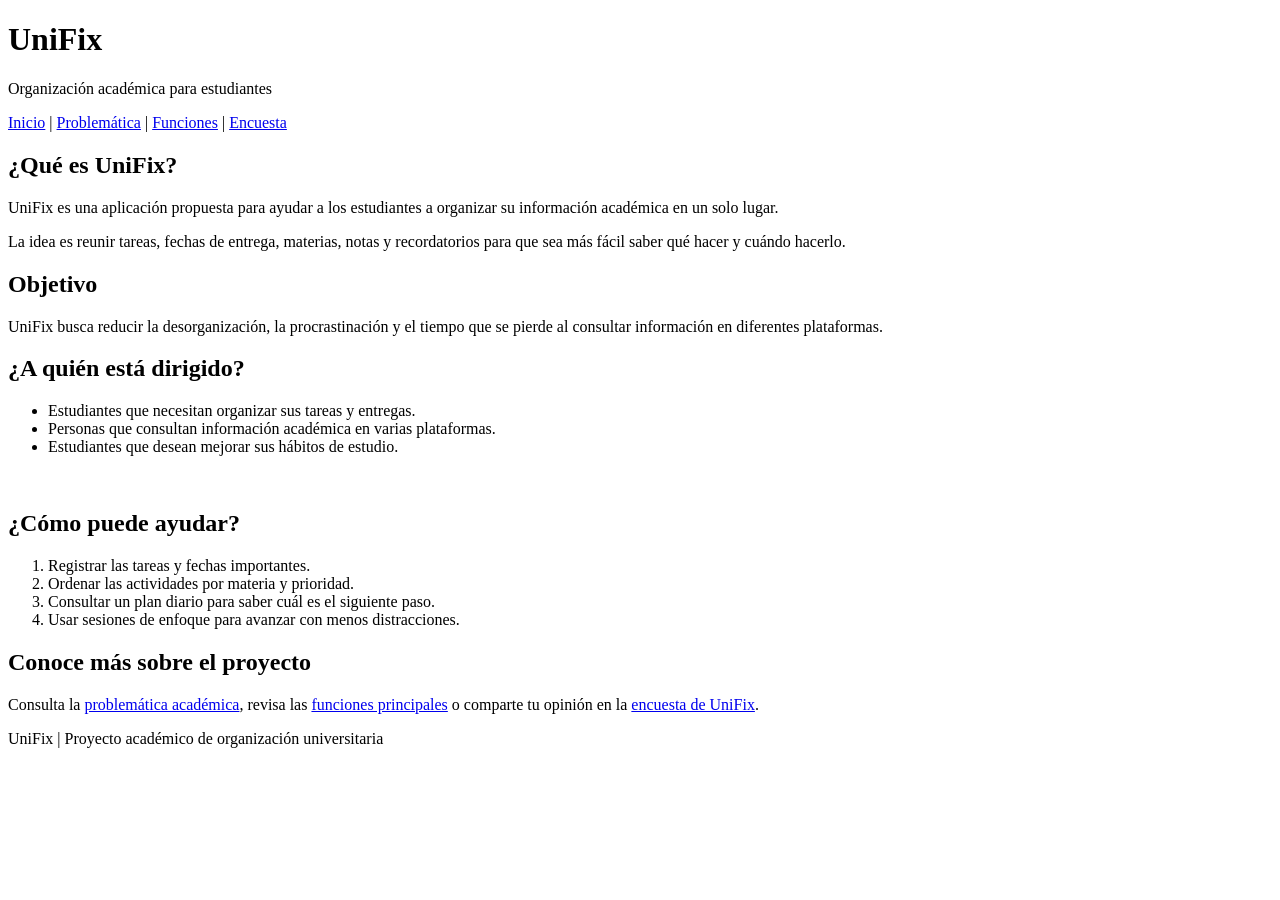
==== index.html @ 27b22ccb "Push" ====
<!DOCTYPE html>
<html lang="es">
<head>
    <meta charset="UTF-8">
    <meta name="viewport" content="width=device-width, initial-scale=1.0">
    <meta name="description" content="Información general sobre UniFix, una propuesta para organizar la vida académica.">
    <title>UniFix | Inicio</title>
</head>
<body>
    <header>
        <h1>UniFix</h1>
        <p>Organización académica para estudiantes</p>
    </header>

    <nav aria-label="Navegación principal">
        <a href="index.html">Inicio</a> |
        <a href="problematica.html">Problemática</a> |
        <a href="funciones.html">Funciones</a> |
        <a href="encuesta.html">Encuesta</a>
    </nav>

    <main>
        <h2>¿Qué es UniFix?</h2>
        <p>UniFix es una aplicación propuesta para ayudar a los estudiantes a organizar su información académica en un solo lugar.</p>
        <p>La idea es reunir tareas, fechas de entrega, materias, notas y recordatorios para que sea más fácil saber qué hacer y cuándo hacerlo.</p>



        <h2>Objetivo</h2>
        <p>UniFix busca reducir la desorganización, la procrastinación y el tiempo que se pierde al consultar información en diferentes plataformas.</p>

        <h2>¿A quién está dirigido?</h2>
        <ul>
            <li>Estudiantes que necesitan organizar sus tareas y entregas.</li>
            <li>Personas que consultan información académica en varias plataformas.</li>
            <li>Estudiantes que desean mejorar sus hábitos de estudio.</li>
        </ul>

        <img src="https://cdn.pixabay.com/photo/2021/01/30/12/06/icon-5963629_1280.png" alt="" style="width: 100px",;>

        <h2>¿Cómo puede ayudar?</h2>
        <ol>
            <li>Registrar las tareas y fechas importantes.</li>
            <li>Ordenar las actividades por materia y prioridad.</li>
            <li>Consultar un plan diario para saber cuál es el siguiente paso.</li>
            <li>Usar sesiones de enfoque para avanzar con menos distracciones.</li>
        </ol>

        <h2>Conoce más sobre el proyecto</h2>
        <p>Consulta la <a href="problematica.html">problemática académica</a>, revisa las <a href="funciones.html">funciones principales</a> o comparte tu opinión en la <a href="encuesta.html">encuesta de UniFix</a>.</p>
    </main>

    <footer>
        <p>UniFix | Proyecto académico de organización universitaria</p>
    </footer>
</body>
</html>
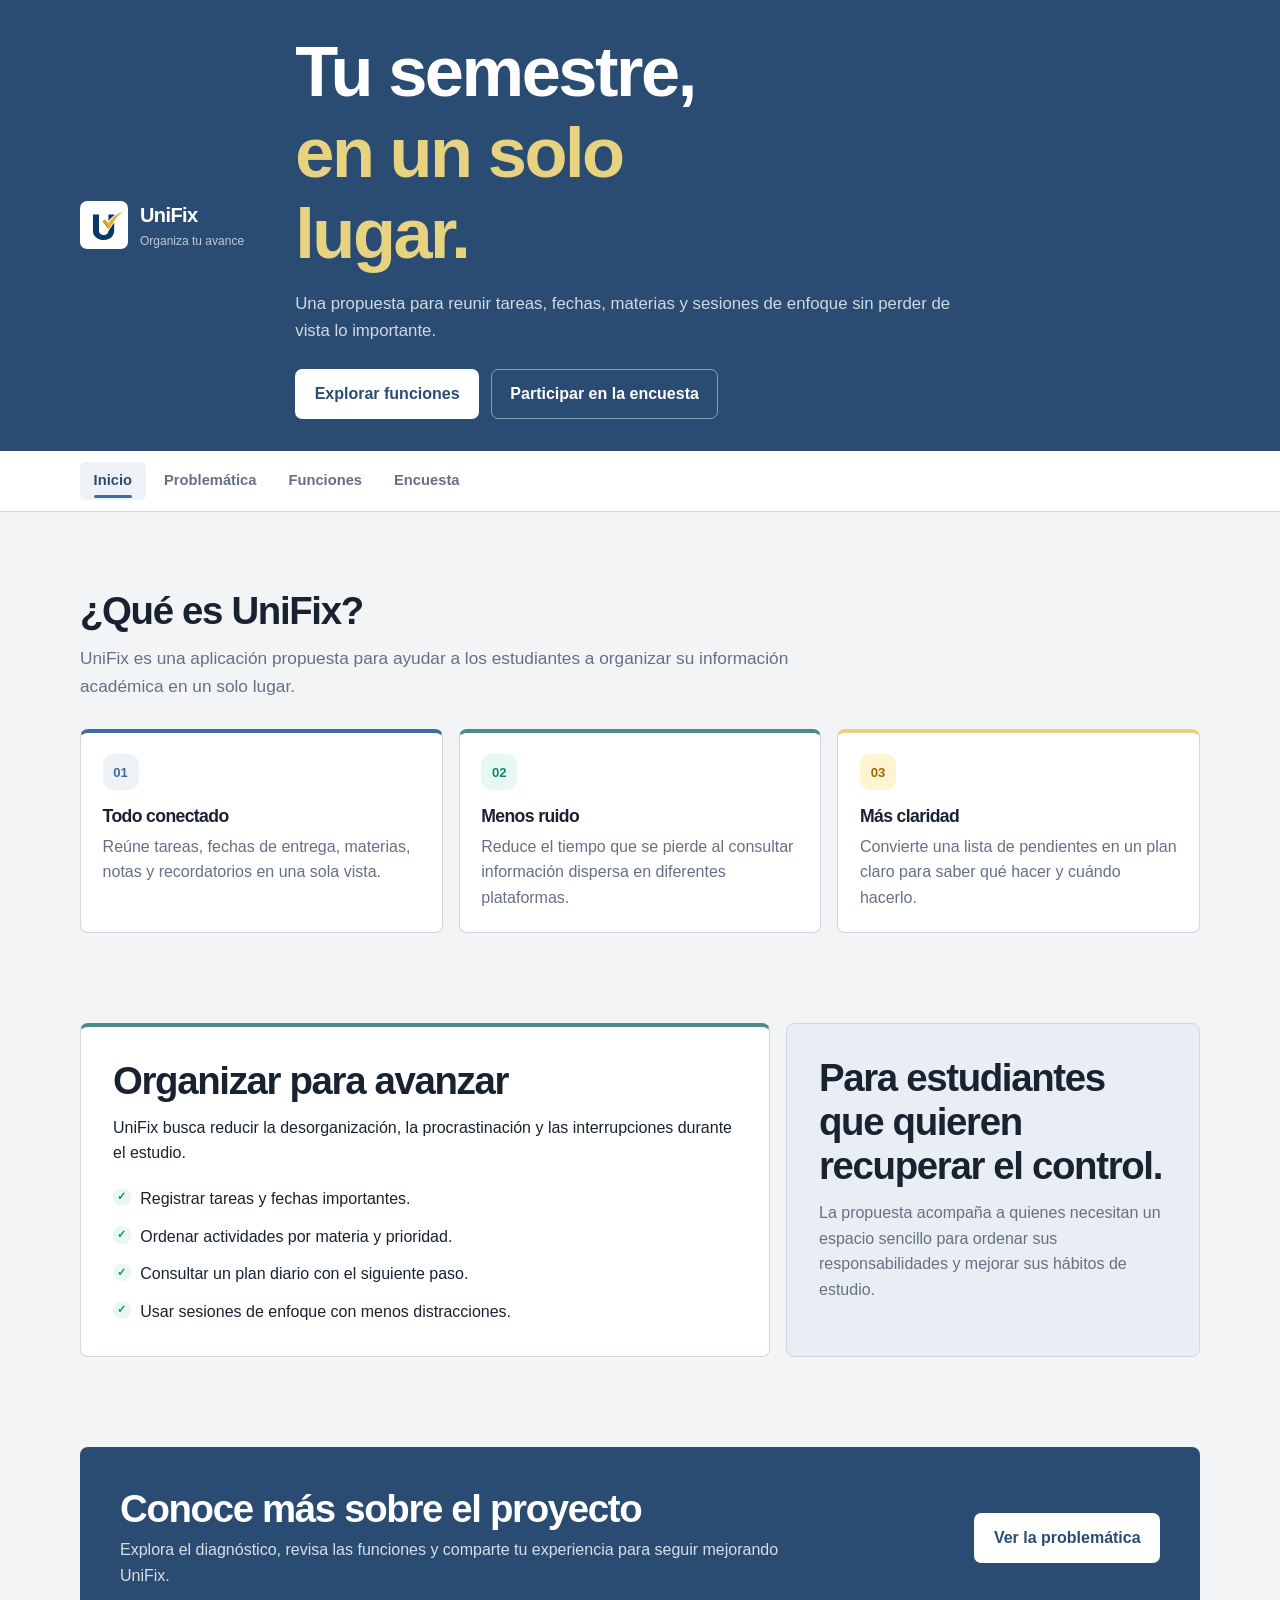
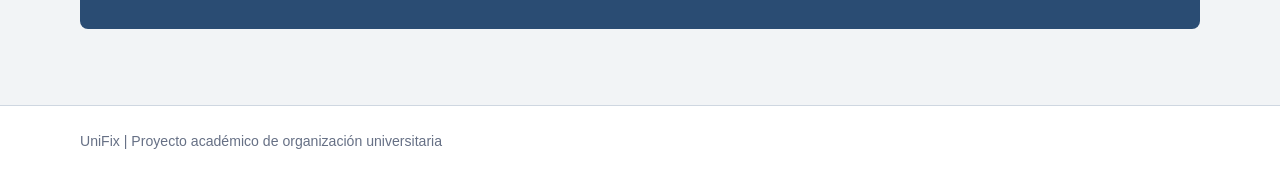
==== commit 0c202557: "feat: actualizar sitio UniFix para E2EVA" ====
--- a/index.html
+++ b/index.html
@@ -4,54 +4,102 @@
     <meta charset="UTF-8">
     <meta name="viewport" content="width=device-width, initial-scale=1.0">
     <meta name="description" content="Información general sobre UniFix, una propuesta para organizar la vida académica.">
+    <meta name="theme-color" content="#182b49">
+    <link rel="stylesheet" href="styles.css">
+    <link rel="icon" type="image/svg+xml" href="logo-unifix.svg">
     <title>UniFix | Inicio</title>
 </head>
 <body>
-    <header>
-        <h1>UniFix</h1>
-        <p>Organización académica para estudiantes</p>
+    <a class="skip-link" href="#contenido">Saltar al contenido</a>
+
+    <header class="site-header hero-header">
+        <div class="container header-inner">
+            <a class="brand" href="index.html" aria-label="UniFix, página de inicio">
+                <img class="brand-logo" src="logo-unifix.svg" alt="">
+                <span class="brand-copy">
+                    <strong>UniFix</strong>
+                    <small>Organiza tu avance</small>
+                </span>
+            </a>
+
+            <div class="header-copy">
+                <h1>Tu semestre, <span>en un solo lugar.</span></h1>
+                <p>Una propuesta para reunir tareas, fechas, materias y sesiones de enfoque sin perder de vista lo importante.</p>
+                <div class="button-row">
+                    <a class="button button-light" href="funciones.html">Explorar funciones</a>
+                    <a class="button button-quiet" href="encuesta.html">Participar en la encuesta</a>
+                </div>
+            </div>
+
+        </div>
     </header>
 
-    <nav aria-label="Navegación principal">
-        <a href="index.html">Inicio</a> |
-        <a href="problematica.html">Problemática</a> |
-        <a href="funciones.html">Funciones</a> |
-        <a href="encuesta.html">Encuesta</a>
+    <nav class="site-nav" aria-label="Navegación principal">
+        <div class="container nav-inner">
+            <a class="nav-link" href="index.html" aria-current="page">Inicio</a>
+            <a class="nav-link" href="problematica.html">Problemática</a>
+            <a class="nav-link" href="funciones.html">Funciones</a>
+            <a class="nav-link" href="encuesta.html">Encuesta</a>
+        </div>
     </nav>
 
-    <main>
-        <h2>¿Qué es UniFix?</h2>
-        <p>UniFix es una aplicación propuesta para ayudar a los estudiantes a organizar su información académica en un solo lugar.</p>
-        <p>La idea es reunir tareas, fechas de entrega, materias, notas y recordatorios para que sea más fácil saber qué hacer y cuándo hacerlo.</p>
+    <main id="contenido" class="container">
+        <section aria-labelledby="que-es">
+            <div class="section-heading">
+                <h2 id="que-es">¿Qué es UniFix?</h2>
+                <p class="lead">UniFix es una aplicación propuesta para ayudar a los estudiantes a organizar su información académica en un solo lugar.</p>
+            </div>
 
+            <div class="info-grid">
+                <article class="info-card">
+                    <span class="card-icon" aria-hidden="true">01</span>
+                    <h3>Todo conectado</h3>
+                    <p>Reúne tareas, fechas de entrega, materias, notas y recordatorios en una sola vista.</p>
+                </article>
+                <article class="info-card">
+                    <span class="card-icon" aria-hidden="true">02</span>
+                    <h3>Menos ruido</h3>
+                    <p>Reduce el tiempo que se pierde al consultar información dispersa en diferentes plataformas.</p>
+                </article>
+                <article class="info-card">
+                    <span class="card-icon" aria-hidden="true">03</span>
+                    <h3>Más claridad</h3>
+                    <p>Convierte una lista de pendientes en un plan claro para saber qué hacer y cuándo hacerlo.</p>
+                </article>
+            </div>
+        </section>
 
+        <section class="content-grid" aria-label="Objetivo y público de UniFix">
+            <article class="content-card">
+                <h2>Organizar para avanzar</h2>
+                <p>UniFix busca reducir la desorganización, la procrastinación y las interrupciones durante el estudio.</p>
+                <ul class="check-list">
+                    <li>Registrar tareas y fechas importantes.</li>
+                    <li>Ordenar actividades por materia y prioridad.</li>
+                    <li>Consultar un plan diario con el siguiente paso.</li>
+                    <li>Usar sesiones de enfoque con menos distracciones.</li>
+                </ul>
+            </article>
 
-        <h2>Objetivo</h2>
-        <p>UniFix busca reducir la desorganización, la procrastinación y el tiempo que se pierde al consultar información en diferentes plataformas.</p>
+            <aside class="quote-card">
+                <h2>Para estudiantes que quieren recuperar el control.</h2>
+                <p>La propuesta acompaña a quienes necesitan un espacio sencillo para ordenar sus responsabilidades y mejorar sus hábitos de estudio.</p>
+            </aside>
+        </section>
 
-        <h2>¿A quién está dirigido?</h2>
-        <ul>
-            <li>Estudiantes que necesitan organizar sus tareas y entregas.</li>
-            <li>Personas que consultan información académica en varias plataformas.</li>
-            <li>Estudiantes que desean mejorar sus hábitos de estudio.</li>
-        </ul>
-
-        <img src="https://cdn.pixabay.com/photo/2021/01/30/12/06/icon-5963629_1280.png" alt="" style="width: 100px",;>
-
-        <h2>¿Cómo puede ayudar?</h2>
-        <ol>
-            <li>Registrar las tareas y fechas importantes.</li>
-            <li>Ordenar las actividades por materia y prioridad.</li>
-            <li>Consultar un plan diario para saber cuál es el siguiente paso.</li>
-            <li>Usar sesiones de enfoque para avanzar con menos distracciones.</li>
-        </ol>
-
-        <h2>Conoce más sobre el proyecto</h2>
-        <p>Consulta la <a href="problematica.html">problemática académica</a>, revisa las <a href="funciones.html">funciones principales</a> o comparte tu opinión en la <a href="encuesta.html">encuesta de UniFix</a>.</p>
+        <section class="callout" aria-labelledby="conoce-mas">
+            <div>
+                <h2 id="conoce-mas">Conoce más sobre el proyecto</h2>
+                <p>Explora el diagnóstico, revisa las funciones y comparte tu experiencia para seguir mejorando UniFix.</p>
+            </div>
+            <a class="button button-light" href="problematica.html">Ver la problemática</a>
+        </section>
     </main>
 
     <footer>
-        <p>UniFix | Proyecto académico de organización universitaria</p>
+        <div class="container">
+            <p>UniFix | Proyecto académico de organización universitaria</p>
+        </div>
     </footer>
 </body>
 </html>
--- a/styles.css
+++ b/styles.css
@@ -0,0 +1,1173 @@
+:root {
+    --ink: #182230;
+    --muted: #667085;
+    --navy: #182b49;
+    --navy-deep: #101d34;
+    --blue: #3f6df6;
+    --blue-soft: #eaf0ff;
+    --teal: #16b8a6;
+    --yellow: #f7c948;
+    --cream: #f7f9fc;
+    --surface: #ffffff;
+    --line: #dce3ee;
+    --success: #16866f;
+    --shadow: 0 18px 50px rgba(25, 43, 73, 0.09);
+    --radius-lg: 1.25rem;
+    --radius-md: 0.9rem;
+    --max-width: 1120px;
+}
+
+*,
+*::before,
+*::after {
+    box-sizing: border-box;
+}
+
+html {
+    scroll-behavior: smooth;
+}
+
+body {
+    min-width: 320px;
+    margin: 0;
+    color: var(--ink);
+    background: var(--cream);
+    font-family: "Segoe UI", Roboto, Helvetica, Arial, sans-serif;
+    line-height: 1.6;
+}
+
+a {
+    color: var(--blue);
+    text-underline-offset: 0.16em;
+}
+
+a:hover {
+    color: var(--navy);
+}
+
+img,
+svg {
+    display: block;
+    max-width: 100%;
+}
+
+button,
+input,
+select,
+textarea {
+    font: inherit;
+}
+
+.container {
+    width: min(calc(100% - 2rem), var(--max-width));
+    margin-inline: auto;
+}
+
+.skip-link {
+    position: absolute;
+    z-index: 20;
+    top: 0.75rem;
+    left: 0.75rem;
+    padding: 0.7rem 1rem;
+    color: var(--navy);
+    background: var(--yellow);
+    border-radius: 0.5rem;
+    transform: translateY(-160%);
+    transition: transform 160ms ease;
+}
+
+.skip-link:focus {
+    transform: translateY(0);
+}
+
+.site-header {
+    position: relative;
+    overflow: hidden;
+    color: #ffffff;
+    background:
+        radial-gradient(circle at 90% 10%, rgba(63, 109, 246, 0.55), transparent 32%),
+        linear-gradient(135deg, var(--navy-deep), var(--navy));
+}
+
+.site-header::after {
+    position: absolute;
+    right: -8rem;
+    bottom: -12rem;
+    width: 27rem;
+    height: 27rem;
+    content: "";
+    background: rgba(22, 184, 166, 0.12);
+    border-radius: 50%;
+}
+
+.header-inner {
+    position: relative;
+    z-index: 1;
+    display: grid;
+    grid-template-columns: minmax(11rem, 0.75fr) minmax(0, 1.7fr) minmax(13rem, 0.9fr);
+    gap: clamp(1.5rem, 4vw, 4rem);
+    align-items: center;
+    padding-block: clamp(2.5rem, 7vw, 5.5rem);
+}
+
+.page-header .header-inner {
+    grid-template-columns: auto minmax(0, 1fr) auto;
+    padding-block: clamp(2.25rem, 5vw, 3.75rem);
+}
+
+.brand {
+    display: inline-flex;
+    gap: 0.75rem;
+    align-items: center;
+    width: max-content;
+    color: #ffffff;
+    text-decoration: none;
+}
+
+.brand:hover {
+    color: #ffffff;
+}
+
+.brand-mark {
+    display: grid;
+    width: 3rem;
+    height: 3rem;
+    place-items: center;
+    color: var(--navy);
+    background: var(--yellow);
+    border-radius: 0.85rem;
+    box-shadow: 0 8px 20px rgba(0, 0, 0, 0.14);
+    font-size: 1.05rem;
+    font-weight: 800;
+    letter-spacing: -0.04em;
+}
+
+.brand-logo {
+    width: 3rem;
+    height: 3rem;
+    flex: 0 0 3rem;
+    padding: 0.28rem;
+    object-fit: contain;
+    background: #ffffff;
+    border-radius: 0.45rem;
+}
+
+.brand-copy {
+    display: grid;
+    gap: 0.05rem;
+}
+
+.brand-copy strong {
+    font-size: 1.25rem;
+    letter-spacing: -0.03em;
+}
+
+.brand-copy small {
+    color: rgba(255, 255, 255, 0.7);
+    font-size: 0.75rem;
+}
+
+.header-copy {
+    max-width: 42rem;
+}
+
+.eyebrow {
+    margin: 0 0 0.65rem;
+    color: var(--teal);
+    font-size: 0.78rem;
+    font-weight: 800;
+    letter-spacing: 0.12em;
+    text-transform: uppercase;
+}
+
+.site-header .eyebrow {
+    color: var(--yellow);
+}
+
+h1,
+h2,
+h3,
+p {
+    margin-top: 0;
+}
+
+h1,
+h2,
+h3 {
+    line-height: 1.15;
+    letter-spacing: -0.035em;
+}
+
+h1 {
+    max-width: 12ch;
+    margin-bottom: 1rem;
+    font-size: clamp(2.25rem, 5.5vw, 4.5rem);
+}
+
+.page-header h1 {
+    max-width: none;
+    margin-bottom: 0.55rem;
+    font-size: clamp(2rem, 4vw, 3.25rem);
+}
+
+h1 span {
+    color: var(--yellow);
+}
+
+.header-copy > p:not(.eyebrow) {
+    max-width: 42rem;
+    margin-bottom: 1.5rem;
+    color: rgba(255, 255, 255, 0.79);
+    font-size: 1.05rem;
+}
+
+.page-header .header-copy > p:not(.eyebrow) {
+    margin-bottom: 0;
+}
+
+.header-badge {
+    padding: 0.65rem 0.85rem;
+    color: #ffffff;
+    background: rgba(255, 255, 255, 0.1);
+    border: 1px solid rgba(255, 255, 255, 0.2);
+    border-radius: 999px;
+    font-size: 0.78rem;
+    font-weight: 700;
+    white-space: nowrap;
+}
+
+.button-row,
+.actions {
+    display: flex;
+    flex-wrap: wrap;
+    gap: 0.75rem;
+    align-items: center;
+}
+
+.button {
+    display: inline-flex;
+    min-height: 2.8rem;
+    align-items: center;
+    justify-content: center;
+    padding: 0.7rem 1.15rem;
+    border: 1px solid transparent;
+    border-radius: 0.7rem;
+    font-weight: 750;
+    text-decoration: none;
+    transition: transform 160ms ease, box-shadow 160ms ease, background-color 160ms ease;
+}
+
+.button:hover {
+    color: inherit;
+    transform: translateY(-2px);
+}
+
+.button-light {
+    color: var(--navy);
+    background: #ffffff;
+    box-shadow: 0 8px 20px rgba(0, 0, 0, 0.14);
+}
+
+.button-light:hover {
+    background: var(--yellow);
+}
+
+.button-primary {
+    color: #ffffff;
+    background: var(--blue);
+    box-shadow: 0 8px 18px rgba(63, 109, 246, 0.22);
+}
+
+.button-primary:hover {
+    color: #ffffff;
+    background: #315bd3;
+}
+
+.button-quiet {
+    color: var(--muted);
+    background: var(--surface);
+    border-color: var(--line);
+}
+
+.button-quiet:hover {
+    color: var(--ink);
+    background: var(--blue-soft);
+}
+
+.hero-visual {
+    position: relative;
+    min-height: 14rem;
+    padding: 1.1rem;
+    background: rgba(255, 255, 255, 0.1);
+    border: 1px solid rgba(255, 255, 255, 0.18);
+    border-radius: var(--radius-lg);
+    box-shadow: 0 20px 45px rgba(0, 0, 0, 0.15);
+    transform: rotate(2deg);
+}
+
+.mockup-top {
+    display: flex;
+    gap: 0.35rem;
+    margin-bottom: 1rem;
+}
+
+.mockup-top span {
+    width: 0.45rem;
+    height: 0.45rem;
+    background: rgba(255, 255, 255, 0.55);
+    border-radius: 50%;
+}
+
+.mockup-body {
+    display: grid;
+    gap: 0.65rem;
+}
+
+.mockup-title {
+    width: 58%;
+    height: 0.8rem;
+    margin-bottom: 0.35rem;
+    background: var(--yellow);
+    border-radius: 999px;
+}
+
+.mockup-task {
+    display: flex;
+    gap: 0.6rem;
+    align-items: center;
+    padding: 0.65rem;
+    background: rgba(255, 255, 255, 0.1);
+    border-radius: 0.6rem;
+}
+
+.mockup-task::before {
+    width: 0.7rem;
+    height: 0.7rem;
+    content: "";
+    background: var(--teal);
+    border-radius: 50%;
+}
+
+.mockup-task span {
+    width: 70%;
+    height: 0.45rem;
+    background: rgba(255, 255, 255, 0.65);
+    border-radius: 999px;
+}
+
+.site-nav {
+    position: sticky;
+    z-index: 10;
+    top: 0;
+    background: rgba(255, 255, 255, 0.94);
+    border-bottom: 1px solid var(--line);
+    box-shadow: 0 6px 20px rgba(25, 43, 73, 0.05);
+    backdrop-filter: blur(12px);
+}
+
+.nav-inner {
+    display: flex;
+    flex-wrap: wrap;
+    gap: 0.3rem;
+    align-items: center;
+    min-height: 3.8rem;
+}
+
+.nav-link {
+    position: relative;
+    display: inline-flex;
+    align-items: center;
+    min-height: 2.4rem;
+    padding: 0.45rem 0.85rem;
+    color: var(--muted);
+    border-radius: 0.6rem;
+    font-size: 0.92rem;
+    font-weight: 700;
+    text-decoration: none;
+}
+
+.nav-link:hover,
+.nav-link[aria-current="page"] {
+    color: var(--navy);
+    background: var(--blue-soft);
+}
+
+.nav-link[aria-current="page"]::after {
+    position: absolute;
+    right: 0.85rem;
+    bottom: 0.16rem;
+    left: 0.85rem;
+    height: 0.15rem;
+    content: "";
+    background: var(--blue);
+    border-radius: 999px;
+}
+
+main {
+    padding-block: clamp(2.6rem, 6vw, 5.5rem);
+}
+
+main > section + section {
+    margin-top: clamp(3rem, 7vw, 6rem);
+}
+
+.section-heading {
+    max-width: 48rem;
+    margin-bottom: 1.75rem;
+}
+
+.section-heading h2,
+.content-card h2,
+.quote-card h2,
+.callout h2,
+.survey-aside h2 {
+    margin-bottom: 0.75rem;
+    font-size: clamp(1.65rem, 3vw, 2.45rem);
+}
+
+.section-heading p:last-child,
+.content-card p:last-child,
+.quote-card p:last-child,
+.survey-aside p:last-child {
+    margin-bottom: 0;
+}
+
+.lead {
+    color: var(--muted);
+    font-size: 1.08rem;
+}
+
+.info-grid,
+.problem-grid,
+.stat-grid {
+    display: grid;
+    grid-template-columns: repeat(3, minmax(0, 1fr));
+    gap: 1rem;
+}
+
+.info-card,
+.problem-card,
+.stat-card,
+.feature-card,
+.content-card,
+.form-card,
+.survey-aside,
+.flow-card {
+    background: var(--surface);
+    border: 1px solid var(--line);
+    border-radius: var(--radius-md);
+    box-shadow: var(--shadow);
+}
+
+.info-card,
+.problem-card,
+.stat-card {
+    padding: 1.35rem;
+}
+
+.info-card {
+    border-top: 0.25rem solid var(--blue);
+}
+
+.info-card:nth-child(2) {
+    border-top-color: var(--teal);
+}
+
+.info-card:nth-child(3) {
+    border-top-color: var(--yellow);
+}
+
+.card-icon,
+.problem-icon {
+    display: inline-grid;
+    width: 2.25rem;
+    height: 2.25rem;
+    margin-bottom: 1rem;
+    place-items: center;
+    color: var(--blue);
+    background: var(--blue-soft);
+    border-radius: 0.65rem;
+    font-size: 0.82rem;
+    font-weight: 800;
+}
+
+.info-card:nth-child(2) .card-icon,
+.problem-card:nth-child(2) .problem-icon {
+    color: var(--success);
+    background: #e7f8f4;
+}
+
+.info-card:nth-child(3) .card-icon,
+.problem-card:nth-child(3) .problem-icon {
+    color: #9a6a00;
+    background: #fff4d1;
+}
+
+.info-card h3,
+.problem-card h3,
+.stat-card strong {
+    margin-bottom: 0.45rem;
+    font-size: 1.1rem;
+}
+
+.info-card p,
+.problem-card p,
+.stat-card span,
+.feature-card dd {
+    margin-bottom: 0;
+    color: var(--muted);
+}
+
+.content-grid,
+.form-layout {
+    display: grid;
+    grid-template-columns: minmax(0, 1.25fr) minmax(17rem, 0.75fr);
+    gap: 1rem;
+    align-items: stretch;
+}
+
+.content-card,
+.quote-card,
+.flow-card,
+.survey-aside {
+    padding: clamp(1.35rem, 3vw, 2rem);
+}
+
+.content-card,
+.flow-card {
+    border-top: 0.25rem solid var(--teal);
+}
+
+.quote-card,
+.survey-aside {
+    color: #ffffff;
+    background: linear-gradient(145deg, var(--navy), #27456f);
+    border: 0;
+    border-radius: var(--radius-lg);
+    box-shadow: var(--shadow);
+}
+
+.quote-card .eyebrow,
+.survey-aside .eyebrow {
+    color: var(--yellow);
+}
+
+.quote-card p,
+.survey-aside p {
+    color: rgba(255, 255, 255, 0.76);
+}
+
+.check-list,
+.plain-list {
+    display: grid;
+    gap: 0.75rem;
+    margin: 1.25rem 0 0;
+    padding: 0;
+    list-style: none;
+}
+
+.check-list li {
+    position: relative;
+    padding-left: 1.7rem;
+}
+
+.check-list li::before {
+    position: absolute;
+    top: 0.15rem;
+    left: 0;
+    display: grid;
+    width: 1.1rem;
+    height: 1.1rem;
+    place-items: center;
+    color: var(--success);
+    background: #e7f8f4;
+    border-radius: 50%;
+    content: "✓";
+    font-size: 0.7rem;
+    font-weight: 900;
+}
+
+.quote-card .check-list li::before,
+.survey-aside .check-list li::before {
+    color: var(--navy);
+}
+
+.callout {
+    display: flex;
+    gap: 1.5rem;
+    align-items: center;
+    justify-content: space-between;
+    padding: clamp(1.5rem, 4vw, 2.5rem);
+    color: #ffffff;
+    background: linear-gradient(135deg, var(--blue), #5d82ff);
+    border-radius: var(--radius-lg);
+    box-shadow: 0 18px 35px rgba(63, 109, 246, 0.2);
+}
+
+.callout h2 {
+    margin-bottom: 0.4rem;
+}
+
+.callout p {
+    max-width: 42rem;
+    margin-bottom: 0;
+    color: rgba(255, 255, 255, 0.82);
+}
+
+.feature-grid {
+    display: grid;
+    grid-template-columns: repeat(2, minmax(0, 1fr));
+    gap: 1rem;
+    margin: 0;
+}
+
+.feature-card {
+    display: grid;
+    grid-template-columns: auto minmax(0, 1fr);
+    gap: 0.9rem;
+    padding: 1.35rem;
+}
+
+.feature-top {
+    display: contents;
+}
+
+.feature-number {
+    display: grid;
+    width: 2.4rem;
+    height: 2.4rem;
+    place-items: center;
+    color: var(--blue);
+    background: var(--blue-soft);
+    border-radius: 0.7rem;
+    font-weight: 800;
+}
+
+.feature-card dt {
+    align-self: center;
+    font-weight: 800;
+}
+
+.feature-card dd {
+    grid-column: 2;
+    margin: -0.25rem 0 0;
+}
+
+.process-list {
+    display: grid;
+    gap: 0.9rem;
+    margin: 1.25rem 0 0;
+    padding: 0;
+    list-style: none;
+    counter-reset: process;
+}
+
+.process-list li {
+    display: grid;
+    grid-template-columns: 2rem minmax(0, 1fr);
+    gap: 0.75rem;
+    align-items: center;
+    counter-increment: process;
+}
+
+.process-list li::before {
+    display: grid;
+    width: 2rem;
+    height: 2rem;
+    place-items: center;
+    color: #ffffff;
+    background: var(--teal);
+    border-radius: 50%;
+    content: counter(process);
+    font-size: 0.8rem;
+    font-weight: 800;
+}
+
+.problem-grid {
+    grid-template-columns: repeat(4, minmax(0, 1fr));
+}
+
+.problem-card {
+    padding: 1.2rem;
+}
+
+.problem-card h3 {
+    font-size: 1rem;
+}
+
+.stats-heading {
+    margin-bottom: 1rem;
+}
+
+.stat-grid {
+    grid-template-columns: repeat(3, minmax(0, 1fr));
+    margin-bottom: 1.5rem;
+}
+
+.stat-card {
+    display: grid;
+    gap: 0.35rem;
+    border-top: 0.25rem solid var(--blue);
+}
+
+.stat-card:nth-child(2) {
+    border-top-color: var(--teal);
+}
+
+.stat-card:nth-child(3) {
+    border-top-color: var(--yellow);
+}
+
+.stat-card strong {
+    color: var(--navy);
+    font-size: clamp(1.65rem, 4vw, 2.4rem);
+}
+
+.table-wrap {
+    overflow-x: auto;
+    background: var(--surface);
+    border: 1px solid var(--line);
+    border-radius: var(--radius-md);
+    box-shadow: var(--shadow);
+}
+
+.data-table {
+    width: 100%;
+    min-width: 34rem;
+    border-collapse: collapse;
+}
+
+.data-table caption {
+    padding: 1rem 1.1rem;
+    color: var(--muted);
+    font-size: 0.9rem;
+    text-align: left;
+}
+
+.data-table th,
+.data-table td {
+    padding: 0.95rem 1.1rem;
+    border-top: 1px solid var(--line);
+    text-align: left;
+}
+
+.data-table th {
+    color: var(--navy);
+    background: var(--blue-soft);
+    font-size: 0.84rem;
+    letter-spacing: 0.04em;
+    text-transform: uppercase;
+}
+
+.data-table tbody tr:nth-child(even) {
+    background: #fbfcff;
+}
+
+.data-table td:last-child {
+    color: var(--blue);
+    font-weight: 800;
+    white-space: nowrap;
+}
+
+.response-card {
+    padding: clamp(1.35rem, 3vw, 2rem);
+    background: #e7f8f4;
+    border: 1px solid #bcebe1;
+    border-radius: var(--radius-md);
+}
+
+.response-card h2 {
+    margin-bottom: 0.7rem;
+}
+
+.response-card .check-list {
+    grid-template-columns: repeat(2, minmax(0, 1fr));
+}
+
+.form-card {
+    padding: clamp(1.25rem, 3vw, 2rem);
+}
+
+.form-heading {
+    margin-bottom: 1.5rem;
+}
+
+.form-heading h2 {
+    margin-bottom: 0.5rem;
+}
+
+.form-heading p {
+    margin-bottom: 0;
+    color: var(--muted);
+}
+
+.field-group {
+    margin: 0;
+    padding: 0;
+    border: 0;
+}
+
+.field-group legend {
+    margin-bottom: 1rem;
+    color: var(--navy);
+    font-size: 1.05rem;
+    font-weight: 800;
+}
+
+.form-grid {
+    display: grid;
+    grid-template-columns: repeat(2, minmax(0, 1fr));
+    gap: 1.1rem;
+}
+
+.field {
+    display: grid;
+    gap: 0.45rem;
+    align-content: start;
+}
+
+.field--wide {
+    grid-column: 1 / -1;
+}
+
+.field-label,
+.field > label {
+    color: var(--navy);
+    font-size: 0.92rem;
+    font-weight: 750;
+}
+
+.field input:not([type="radio"]),
+.field select,
+.field textarea {
+    width: 100%;
+    padding: 0.75rem 0.85rem;
+    color: var(--ink);
+    background: #ffffff;
+    border: 1px solid var(--line);
+    border-radius: 0.65rem;
+    outline: none;
+    transition: border-color 160ms ease, box-shadow 160ms ease;
+}
+
+.field textarea {
+    min-height: 8rem;
+    resize: vertical;
+}
+
+.field input:not([type="radio"]):focus,
+.field select:focus,
+.field textarea:focus {
+    border-color: var(--blue);
+    box-shadow: 0 0 0 0.2rem rgba(63, 109, 246, 0.15);
+}
+
+.radio-group {
+    display: flex;
+    flex-wrap: wrap;
+    gap: 0.6rem;
+}
+
+.radio-option {
+    display: inline-flex;
+    gap: 0.45rem;
+    align-items: center;
+    padding: 0.65rem 0.75rem;
+    color: var(--muted);
+    background: #fbfcff;
+    border: 1px solid var(--line);
+    border-radius: 0.6rem;
+    cursor: pointer;
+}
+
+.radio-option:has(input:checked) {
+    color: var(--navy);
+    background: var(--blue-soft);
+    border-color: var(--blue);
+}
+
+.radio-option input {
+    accent-color: var(--blue);
+}
+
+.actions {
+    margin-top: 1.4rem;
+}
+
+.survey-aside {
+    align-self: start;
+}
+
+.survey-aside .check-list {
+    margin-top: 1.5rem;
+}
+
+footer {
+    padding-block: 1.5rem;
+    color: var(--muted);
+    background: #ffffff;
+    border-top: 1px solid var(--line);
+    font-size: 0.88rem;
+}
+
+footer p {
+    margin: 0;
+}
+
+:focus-visible {
+    outline: 0.2rem solid var(--yellow);
+    outline-offset: 0.2rem;
+}
+
+::selection {
+    color: #ffffff;
+    background: var(--blue);
+}
+
+@media (max-width: 900px) {
+    .header-inner,
+    .page-header .header-inner {
+        grid-template-columns: 1fr 1.5fr;
+    }
+
+    .hero-visual,
+    .header-badge {
+        display: none;
+    }
+
+    .problem-grid {
+        grid-template-columns: repeat(2, minmax(0, 1fr));
+    }
+}
+
+@media (max-width: 700px) {
+    .container {
+        width: min(calc(100% - 1.25rem), var(--max-width));
+    }
+
+    .header-inner,
+    .page-header .header-inner,
+    .content-grid,
+    .form-layout {
+        grid-template-columns: 1fr;
+    }
+
+    .header-inner {
+        gap: 2rem;
+        padding-block: 2.5rem 3rem;
+    }
+
+    .page-header .header-inner {
+        gap: 1.25rem;
+    }
+
+    .brand {
+        order: -1;
+    }
+
+    h1 {
+        max-width: 14ch;
+    }
+
+    .info-grid,
+    .problem-grid,
+    .stat-grid,
+    .feature-grid {
+        grid-template-columns: 1fr;
+    }
+
+    .response-card .check-list {
+        grid-template-columns: 1fr;
+    }
+
+    .callout {
+        align-items: flex-start;
+        flex-direction: column;
+    }
+}
+
+@media (max-width: 520px) {
+    .nav-inner {
+        justify-content: center;
+        padding-block: 0.45rem;
+    }
+
+    .nav-link {
+        flex: 1 1 calc(50% - 0.3rem);
+        justify-content: center;
+    }
+
+    .nav-link[aria-current="page"]::after {
+        right: 1.2rem;
+        left: 1.2rem;
+    }
+
+    .form-grid {
+        grid-template-columns: 1fr;
+    }
+
+    .field--wide {
+        grid-column: auto;
+    }
+
+    .button-row,
+    .actions {
+        align-items: stretch;
+        flex-direction: column;
+    }
+
+    .button {
+        width: 100%;
+    }
+}
+
+@media (prefers-reduced-motion: reduce) {
+    html {
+        scroll-behavior: auto;
+    }
+
+    *,
+    *::before,
+    *::after {
+        transition-duration: 0.01ms !important;
+        animation-duration: 0.01ms !important;
+    }
+}
+
+/* Variante más sencilla: conserva la estructura responsive sin una apariencia tan decorativa. */
+:root {
+    --navy: #2a4c73;
+    --navy-deep: #203c5c;
+    --blue: #3f6d9e;
+    --blue-soft: #edf2f7;
+    --teal: #4d8b89;
+    --yellow: #e6d27f;
+    --cream: #f2f4f6;
+    --line: #cfd7e1;
+    --shadow: 0 2px 8px rgba(25, 43, 73, 0.07);
+    --radius-lg: 0.65rem;
+    --radius-md: 0.5rem;
+}
+
+.site-header {
+    background: var(--navy);
+}
+
+.site-header::after {
+    display: none;
+}
+
+.header-inner,
+.page-header .header-inner {
+    grid-template-columns: auto minmax(0, 1fr);
+    padding-block: 2rem;
+}
+
+.hero-header .header-inner {
+    grid-template-columns: auto minmax(0, 1fr);
+}
+
+.brand-mark {
+    width: 2.65rem;
+    height: 2.65rem;
+    border-radius: 0.45rem;
+    box-shadow: none;
+}
+
+.button {
+    border-radius: 0.45rem;
+    box-shadow: none;
+    transition: background-color 160ms ease;
+}
+
+.button:hover {
+    transform: none;
+}
+
+.button-primary {
+    background: var(--blue);
+}
+
+.button-light {
+    color: var(--navy);
+    background: #ffffff;
+}
+
+.button-quiet {
+    color: var(--muted);
+    background: transparent;
+    border-color: rgba(255, 255, 255, 0.45);
+}
+
+.hero-header .button-quiet {
+    color: #ffffff;
+}
+
+.site-nav {
+    box-shadow: none;
+    backdrop-filter: none;
+}
+
+.nav-link {
+    border-radius: 0.35rem;
+}
+
+.info-card,
+.problem-card,
+.stat-card,
+.feature-card,
+.content-card,
+.form-card,
+.flow-card,
+.survey-aside,
+.table-wrap {
+    box-shadow: none;
+}
+
+.quote-card,
+.survey-aside {
+    color: var(--ink);
+    background: #e8eef4;
+    border: 1px solid var(--line);
+    border-radius: var(--radius-md);
+    box-shadow: none;
+}
+
+.quote-card .eyebrow,
+.survey-aside .eyebrow {
+    color: var(--teal);
+}
+
+.quote-card p,
+.survey-aside p {
+    color: var(--muted);
+}
+
+.callout {
+    background: var(--navy);
+    border-radius: var(--radius-md);
+    box-shadow: none;
+}
+
+.response-card {
+    background: #e8f2f0;
+    border-radius: var(--radius-md);
+}
+
+@media (max-width: 900px) {
+    .header-inner,
+    .page-header .header-inner,
+    .hero-header .header-inner {
+        grid-template-columns: auto minmax(0, 1fr);
+    }
+}
+
+@media (max-width: 700px) {
+    .header-inner,
+    .page-header .header-inner,
+    .hero-header .header-inner,
+    .content-grid,
+    .form-layout {
+        grid-template-columns: 1fr;
+    }
+}
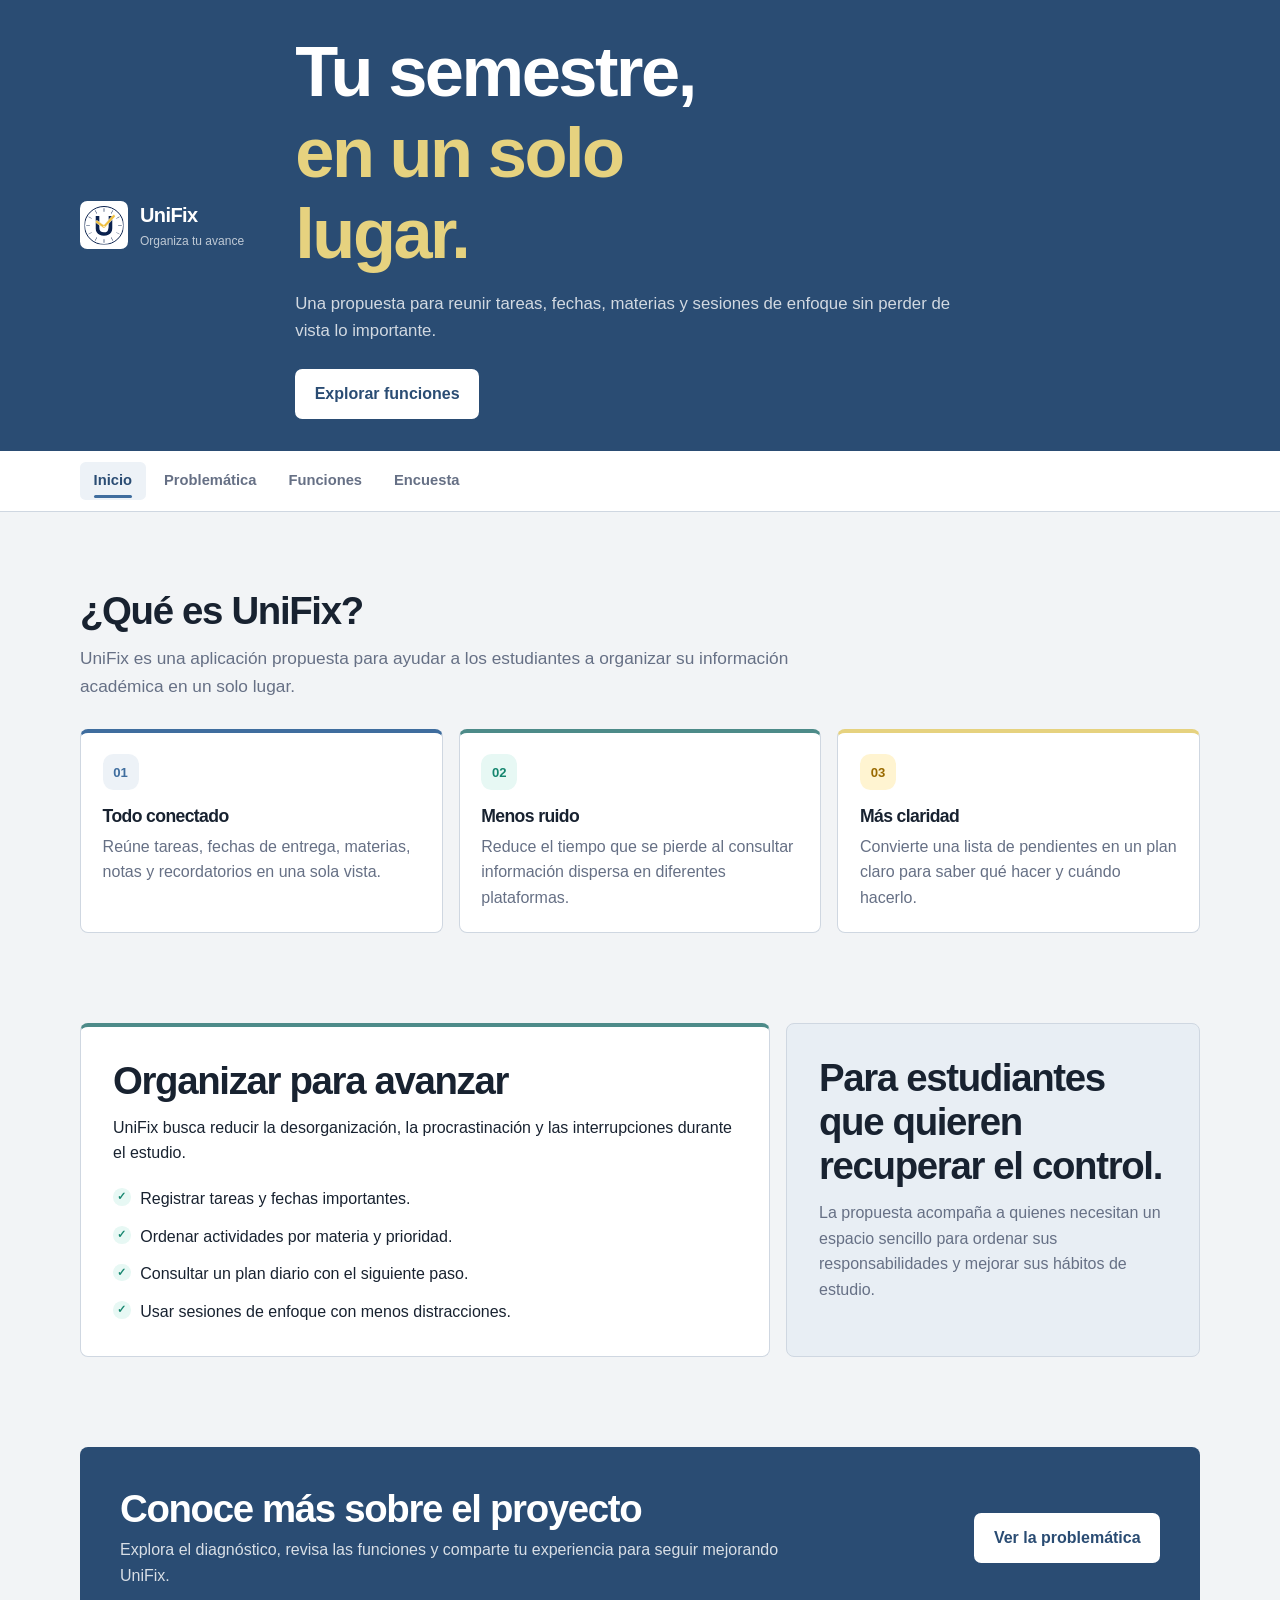
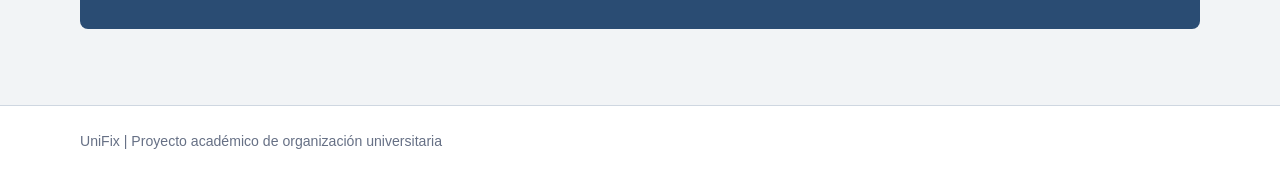
==== commit cc5c96c7: "comente el boton encuesta" ====
--- a/index.html
+++ b/index.html
@@ -27,7 +27,7 @@
                 <p>Una propuesta para reunir tareas, fechas, materias y sesiones de enfoque sin perder de vista lo importante.</p>
                 <div class="button-row">
                     <a class="button button-light" href="funciones.html">Explorar funciones</a>
-                    <a class="button button-quiet" href="encuesta.html">Participar en la encuesta</a>
+                    <!--<a class="button button-quiet" href="encuesta.html">Participar en la encuesta</a>-->
                 </div>
             </div>
 
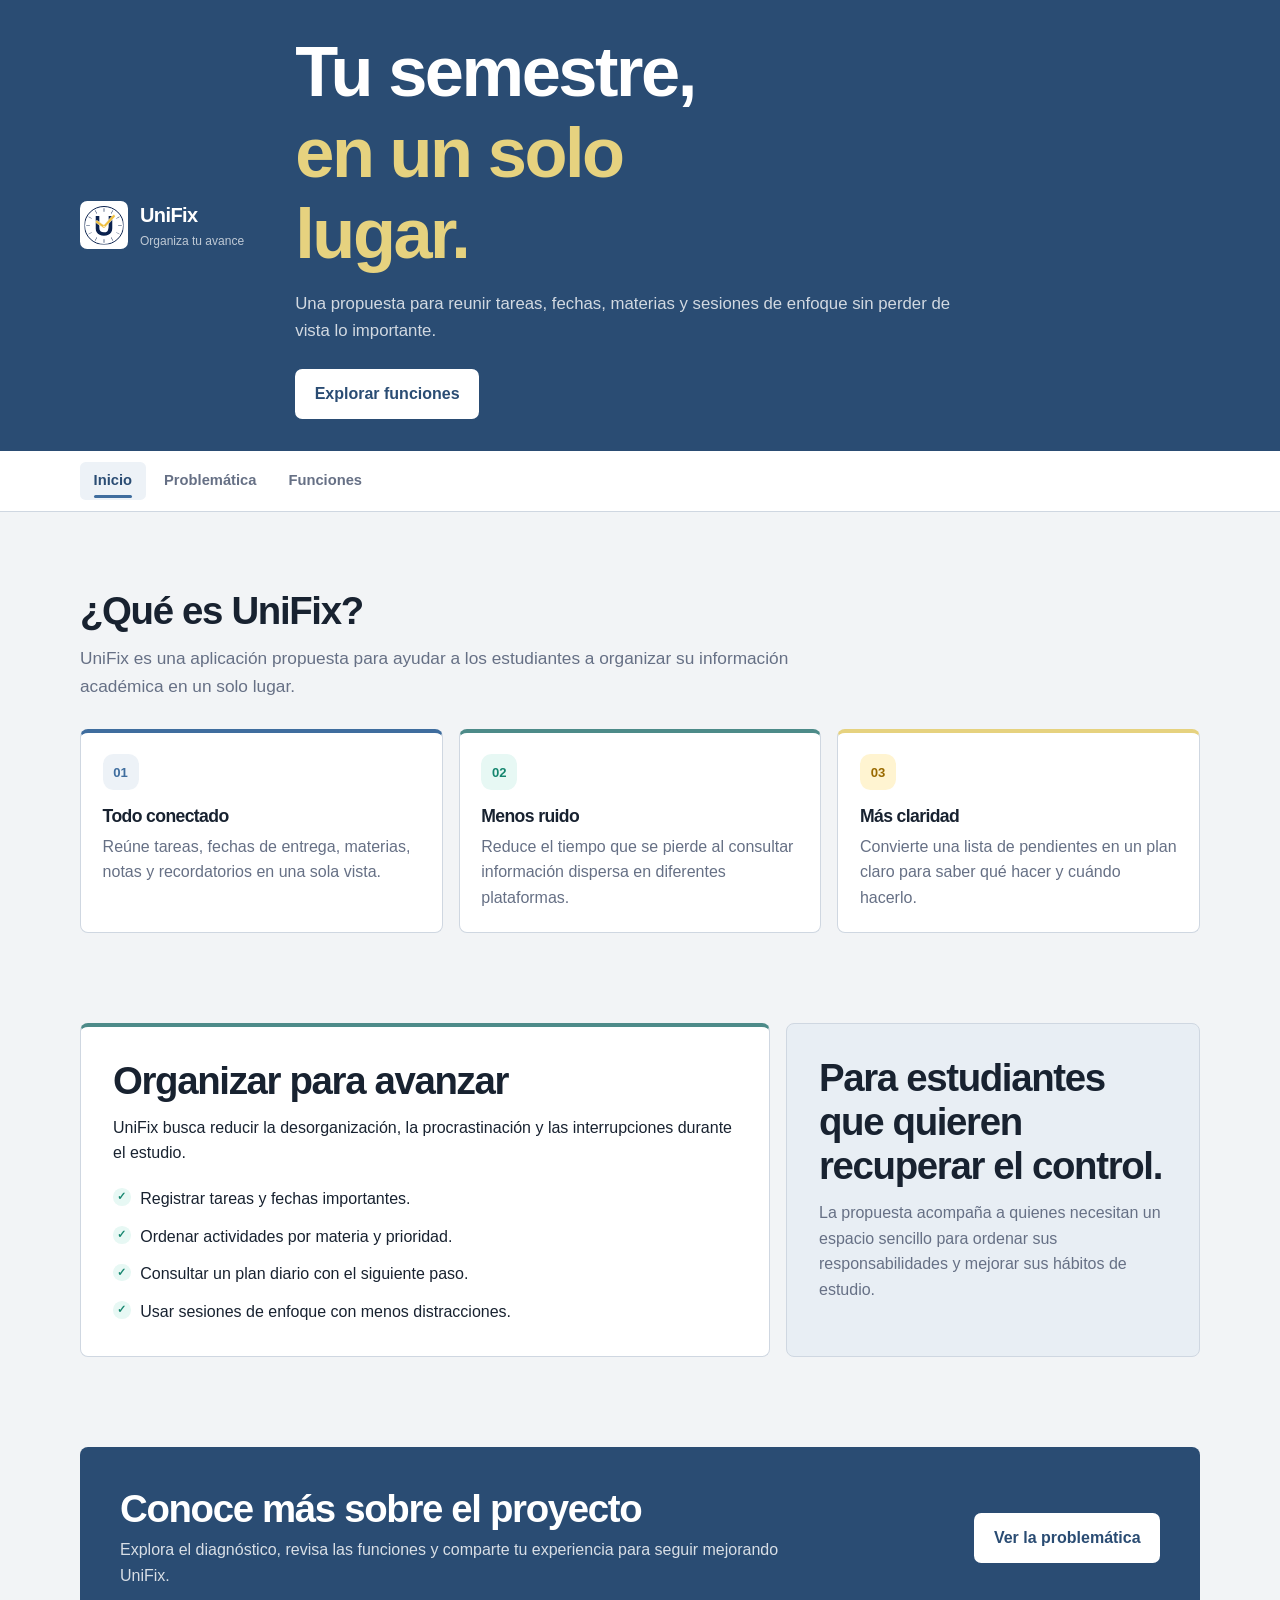
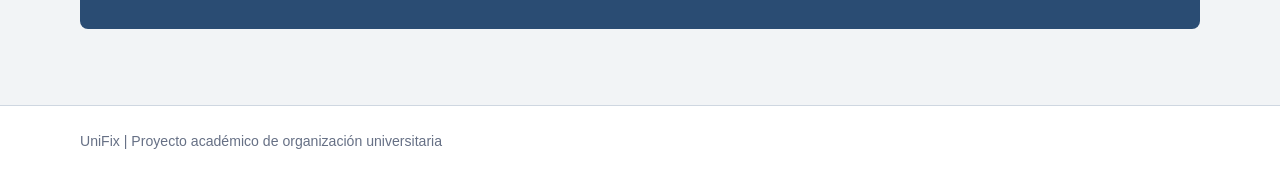
==== commit 59755e80: "Update index.html" ====
--- a/index.html
+++ b/index.html
@@ -39,7 +39,7 @@
             <a class="nav-link" href="index.html" aria-current="page">Inicio</a>
             <a class="nav-link" href="problematica.html">Problemática</a>
             <a class="nav-link" href="funciones.html">Funciones</a>
-            <a class="nav-link" href="encuesta.html">Encuesta</a>
+            <!--<a class="nav-link" href="encuesta.html">Encuesta</a>-->
         </div>
     </nav>
 
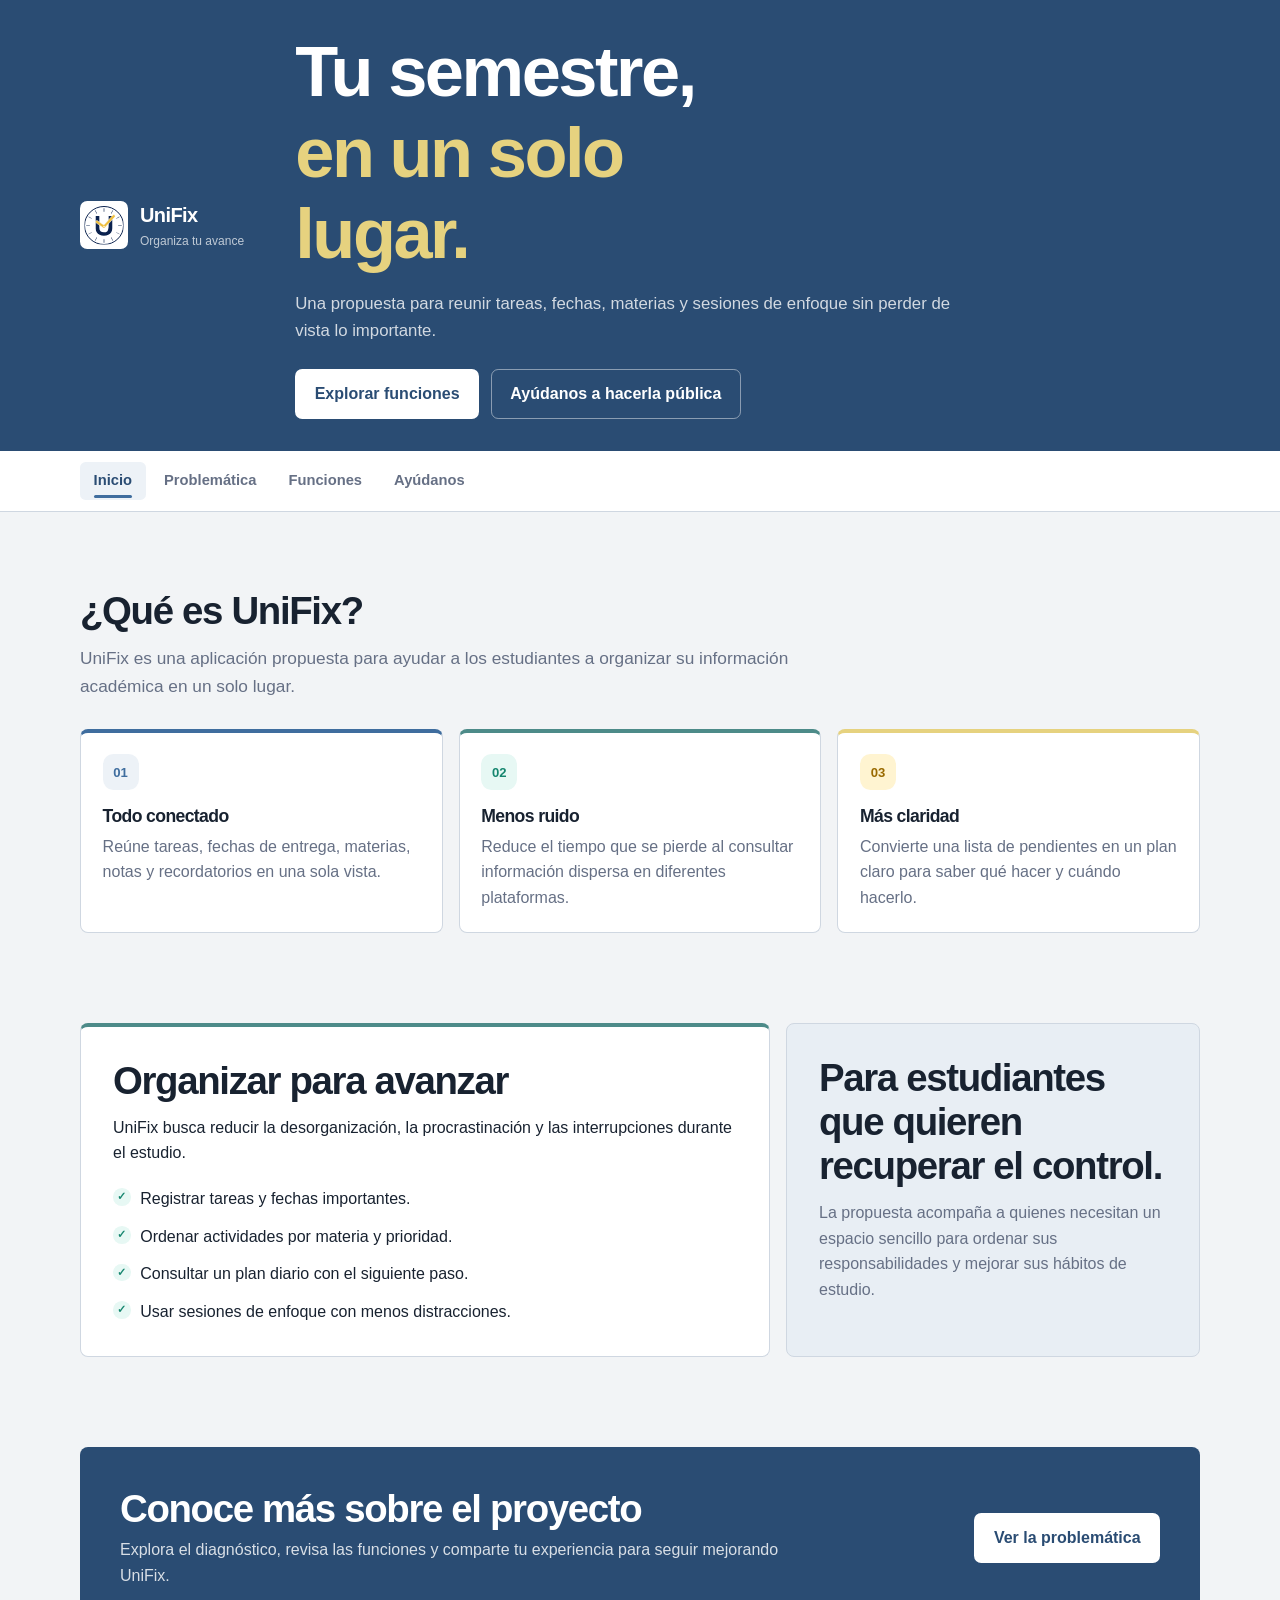
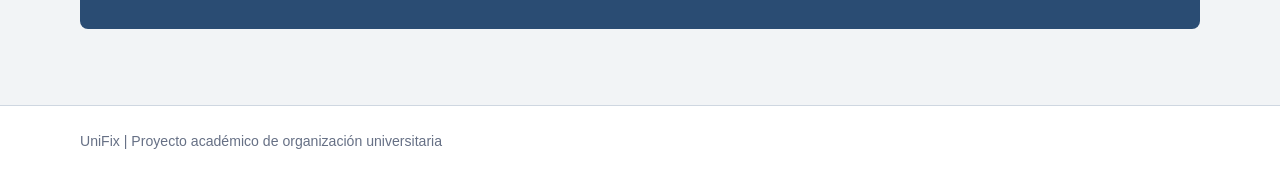
==== commit 1358089a: "Add UniFix launch survey" ====
--- a/index.html
+++ b/index.html
@@ -27,7 +27,7 @@
                 <p>Una propuesta para reunir tareas, fechas, materias y sesiones de enfoque sin perder de vista lo importante.</p>
                 <div class="button-row">
                     <a class="button button-light" href="funciones.html">Explorar funciones</a>
-                    <!--<a class="button button-quiet" href="encuesta.html">Participar en la encuesta</a>-->
+                    <a class="button button-quiet" href="encuesta.html">Ayúdanos a hacerla pública</a>
                 </div>
             </div>
 
@@ -39,7 +39,7 @@
             <a class="nav-link" href="index.html" aria-current="page">Inicio</a>
             <a class="nav-link" href="problematica.html">Problemática</a>
             <a class="nav-link" href="funciones.html">Funciones</a>
-            <!--<a class="nav-link" href="encuesta.html">Encuesta</a>-->
+            <a class="nav-link" href="encuesta.html">Ayúdanos</a>
         </div>
     </nav>
 
